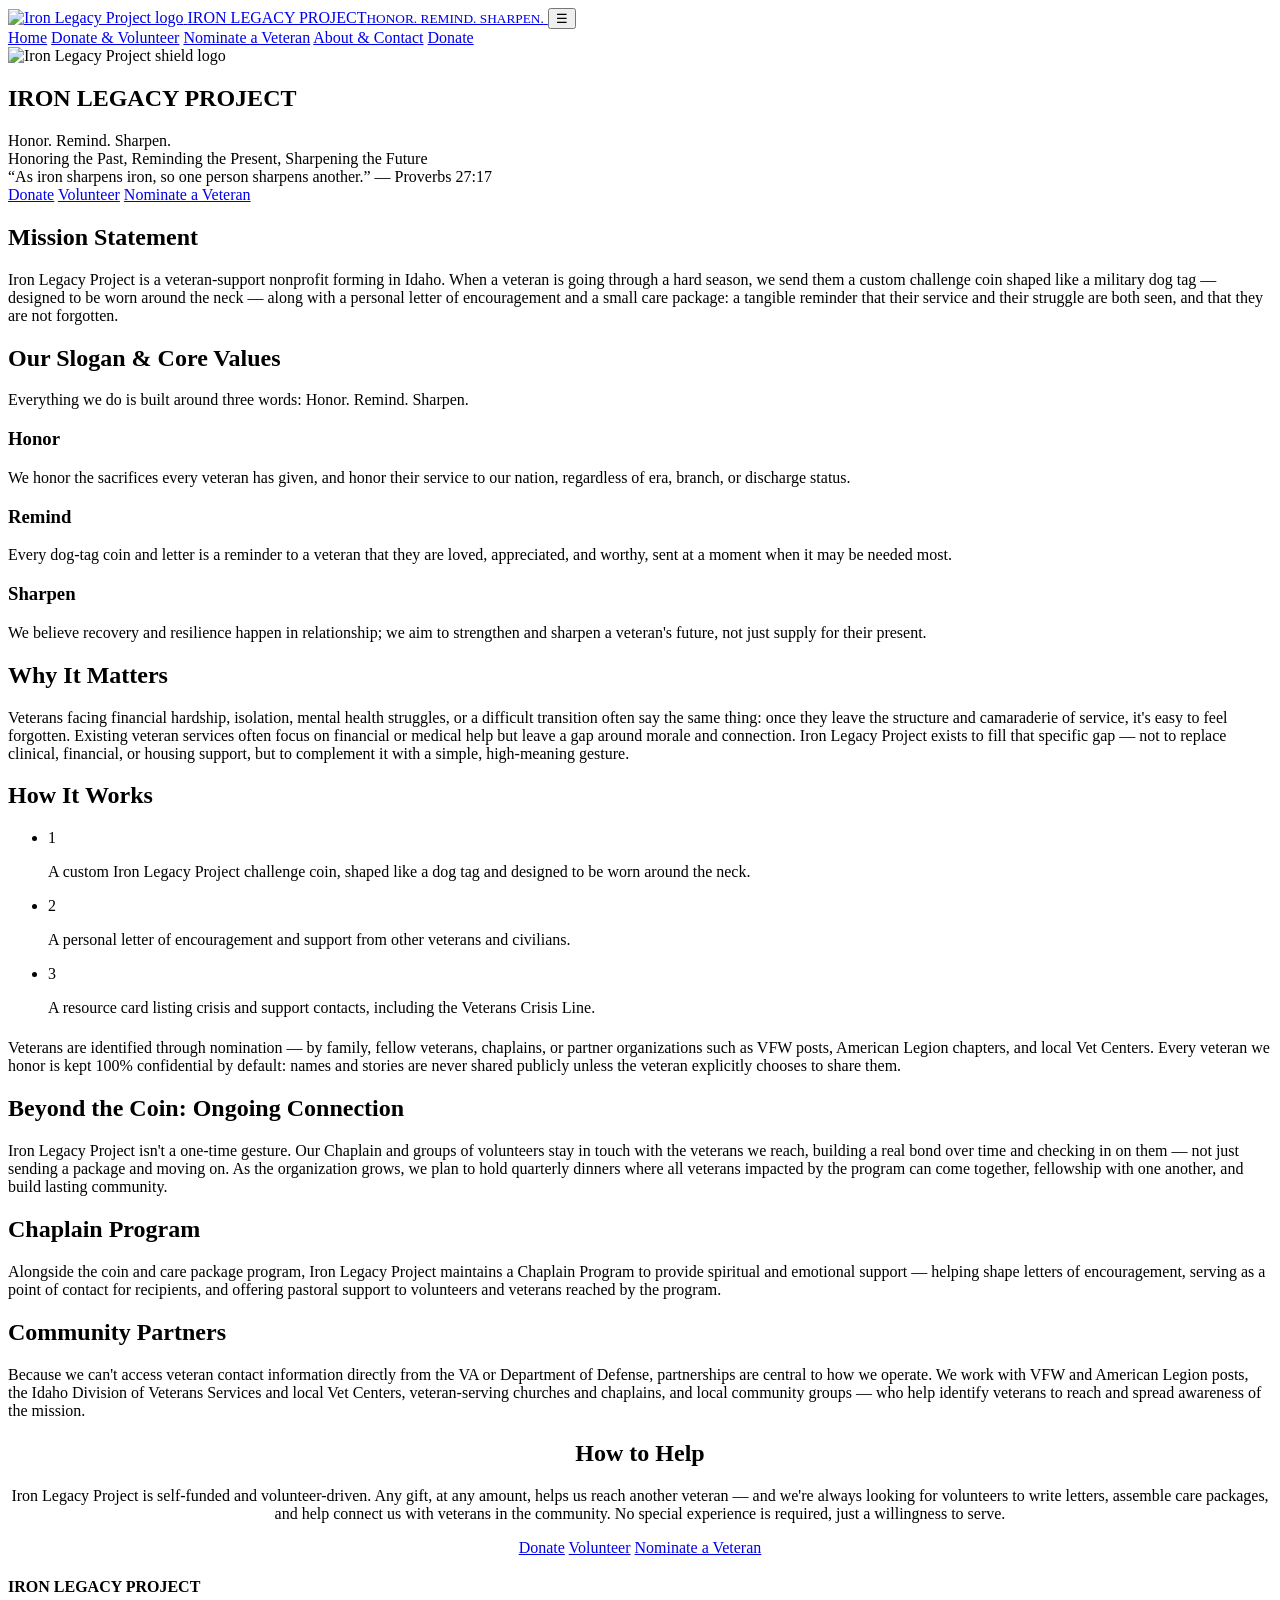
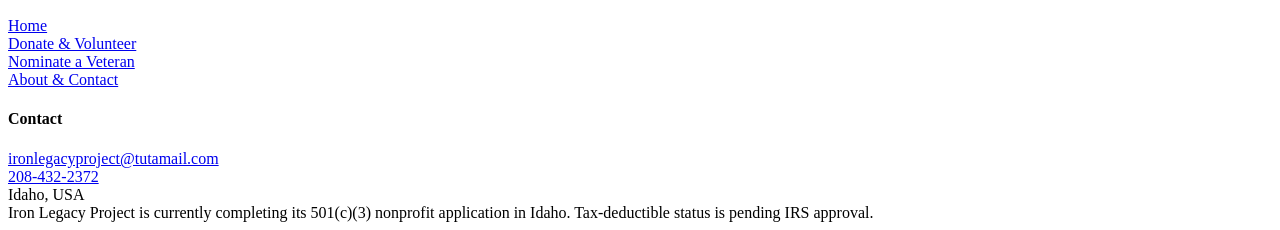
==== index.html @ a090c871 "Add files via upload" ====
<!DOCTYPE html>
<html lang="en">
<head>
<meta charset="UTF-8">
<meta name="viewport" content="width=device-width, initial-scale=1.0">
<title>Iron Legacy Project | Honor. Remind. Sharpen.</title>
<meta name="description" content="Iron Legacy Project is a veteran-support nonprofit forming in Idaho. We send veterans facing hard seasons a dog-tag challenge coin, a personal letter of encouragement, and a care package.">
<link rel="icon" href="assets/logo-dots.png" type="image/png">
<link rel="stylesheet" href="css/styles.css">
</head>
<body>

<header class="site-header">
  <div class="nav-wrap">
    <a class="brand" href="index.html">
      <img src="assets/logo-dots.png" alt="Iron Legacy Project logo">
      <span class="brand-text">IRON LEGACY PROJECT<small>HONOR. REMIND. SHARPEN.</small></span>
    </a>
    <button class="nav-toggle" aria-label="Toggle menu">&#9776;</button>
    <nav class="main-nav">
      <a href="index.html">Home</a>
      <a href="donate.html">Donate &amp; Volunteer</a>
      <a href="nominate.html">Nominate a Veteran</a>
      <a href="about.html">About &amp; Contact</a>
      <a href="donate.html#donate" class="nav-cta">Donate</a>
    </nav>
  </div>
</header>

<section class="hero">
  <img class="hero-logo" src="assets/logo-dots.png" alt="Iron Legacy Project shield logo">
  <h1>IRON LEGACY PROJECT</h1>
  <div class="slogan">Honor. Remind. Sharpen.</div>
  <div class="tagline">Honoring the Past, Reminding the Present, Sharpening the Future</div>
  <div class="verse">&ldquo;As iron sharpens iron, so one person sharpens another.&rdquo; &mdash; Proverbs 27:17</div>
  <div class="hero-ctas">
    <a class="btn btn-primary" href="donate.html#donate">Donate</a>
    <a class="btn btn-outline" href="donate.html#volunteer">Volunteer</a>
    <a class="btn btn-outline" href="nominate.html">Nominate a Veteran</a>
  </div>
</section>

<section>
  <div class="container">
    <h2 class="section-title">Mission Statement</h2>
    <p class="section-intro">
      Iron Legacy Project is a veteran-support nonprofit forming in Idaho. When a veteran is going
      through a hard season, we send them a custom challenge coin shaped like a military dog tag &mdash;
      designed to be worn around the neck &mdash; along with a personal letter of encouragement and a small
      care package: a tangible reminder that their service and their struggle are both seen, and that
      they are not forgotten.
    </p>
  </div>
</section>

<section class="alt">
  <div class="container">
    <h2 class="section-title">Our Slogan &amp; Core Values</h2>
    <p class="section-intro">Everything we do is built around three words: Honor. Remind. Sharpen.</p>
    <div class="values-grid">
      <div class="value-card">
        <h3>Honor</h3>
        <p>We honor the sacrifices every veteran has given, and honor their service to our nation,
          regardless of era, branch, or discharge status.</p>
      </div>
      <div class="value-card">
        <h3>Remind</h3>
        <p>Every dog-tag coin and letter is a reminder to a veteran that they are loved, appreciated,
          and worthy, sent at a moment when it may be needed most.</p>
      </div>
      <div class="value-card">
        <h3>Sharpen</h3>
        <p>We believe recovery and resilience happen in relationship; we aim to strengthen and sharpen
          a veteran's future, not just supply for their present.</p>
      </div>
    </div>
  </div>
</section>

<section>
  <div class="container">
    <h2 class="section-title">Why It Matters</h2>
    <p class="section-intro">
      Veterans facing financial hardship, isolation, mental health struggles, or a difficult transition
      often say the same thing: once they leave the structure and camaraderie of service, it's easy to
      feel forgotten. Existing veteran services often focus on financial or medical help but leave a gap
      around morale and connection. Iron Legacy Project exists to fill that specific gap &mdash; not to
      replace clinical, financial, or housing support, but to complement it with a simple, high-meaning
      gesture.
    </p>
  </div>
</section>

<section class="alt">
  <div class="container">
    <h2 class="section-title">How It Works</h2>
    <ul class="steps">
      <li>
        <div class="step-num">1</div>
        <p>A custom Iron Legacy Project challenge coin, shaped like a dog tag and designed to be worn
          around the neck.</p>
      </li>
      <li>
        <div class="step-num">2</div>
        <p>A personal letter of encouragement and support from other veterans and civilians.</p>
      </li>
      <li>
        <div class="step-num">3</div>
        <p>A resource card listing crisis and support contacts, including the Veterans Crisis Line.</p>
      </li>
    </ul>
    <p class="section-intro" style="margin-top:22px;">
      Veterans are identified through nomination &mdash; by family, fellow veterans, chaplains, or partner
      organizations such as VFW posts, American Legion chapters, and local Vet Centers. Every veteran we
      honor is kept 100% confidential by default: names and stories are never shared publicly unless the
      veteran explicitly chooses to share them.
    </p>
  </div>
</section>

<section>
  <div class="container">
    <h2 class="section-title">Beyond the Coin: Ongoing Connection</h2>
    <p class="section-intro">
      Iron Legacy Project isn't a one-time gesture. Our Chaplain and groups of volunteers stay in touch
      with the veterans we reach, building a real bond over time and checking in on them &mdash; not just
      sending a package and moving on. As the organization grows, we plan to hold quarterly dinners where
      all veterans impacted by the program can come together, fellowship with one another, and build
      lasting community.
    </p>
  </div>
</section>

<section class="alt">
  <div class="container">
    <h2 class="section-title">Chaplain Program</h2>
    <p class="section-intro">
      Alongside the coin and care package program, Iron Legacy Project maintains a Chaplain Program to
      provide spiritual and emotional support &mdash; helping shape letters of encouragement, serving as a
      point of contact for recipients, and offering pastoral support to volunteers and veterans reached
      by the program.
    </p>
  </div>
</section>

<section>
  <div class="container">
    <h2 class="section-title">Community Partners</h2>
    <p class="section-intro">
      Because we can't access veteran contact information directly from the VA or Department of Defense,
      partnerships are central to how we operate. We work with VFW and American Legion posts, the Idaho
      Division of Veterans Services and local Vet Centers, veteran-serving churches and chaplains, and
      local community groups &mdash; who help identify veterans to reach and spread awareness of the
      mission.
    </p>
  </div>
</section>

<section class="alt">
  <div class="container" style="text-align:center;">
    <h2 class="section-title">How to Help</h2>
    <p class="section-intro" style="margin-left:auto;margin-right:auto;">
      Iron Legacy Project is self-funded and volunteer-driven. Any gift, at any amount, helps us reach
      another veteran &mdash; and we're always looking for volunteers to write letters, assemble care
      packages, and help connect us with veterans in the community. No special experience is required,
      just a willingness to serve.
    </p>
    <div class="hero-ctas" style="margin-top:10px;">
      <a class="btn btn-primary" href="donate.html#donate">Donate</a>
      <a class="btn btn-dark" href="donate.html#volunteer">Volunteer</a>
      <a class="btn btn-dark" href="nominate.html">Nominate a Veteran</a>
    </div>
  </div>
</section>

<footer class="site-footer">
  <div class="container footer-inner">
    <div>
      <h4>IRON LEGACY PROJECT</h4>
      <a href="index.html">Home</a><br>
      <a href="donate.html">Donate &amp; Volunteer</a><br>
      <a href="nominate.html">Nominate a Veteran</a><br>
      <a href="about.html">About &amp; Contact</a>
    </div>
    <div>
      <h4>Contact</h4>
      <a href="mailto:ironlegacyproject@tutamail.com">ironlegacyproject@tutamail.com</a><br>
      <a href="tel:2084322372">208-432-2372</a><br>
      Idaho, USA
    </div>
  </div>
  <div class="container disclaimer">
    Iron Legacy Project is currently completing its 501(c)(3) nonprofit application in Idaho. Tax-deductible status is pending IRS approval.
  </div>
</footer>

<script src="js/main.js"></script>
</body>
</html>
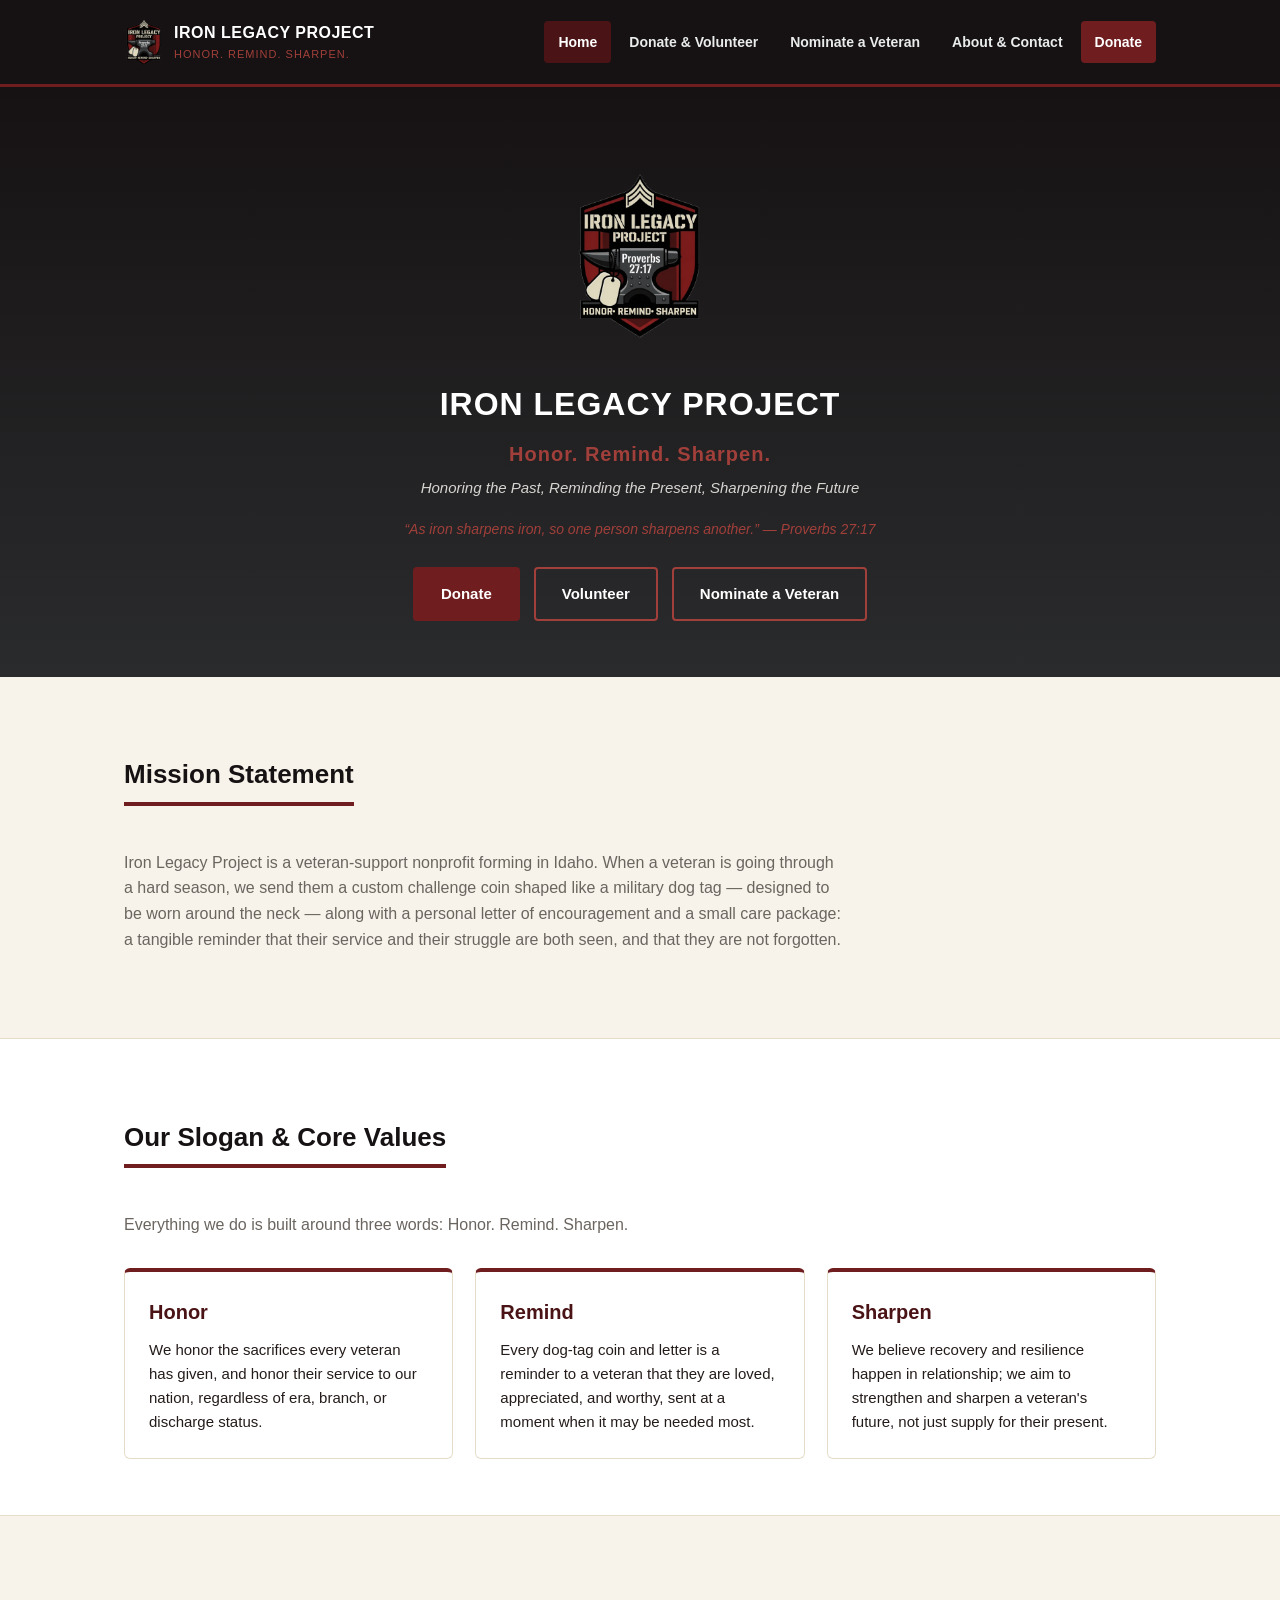
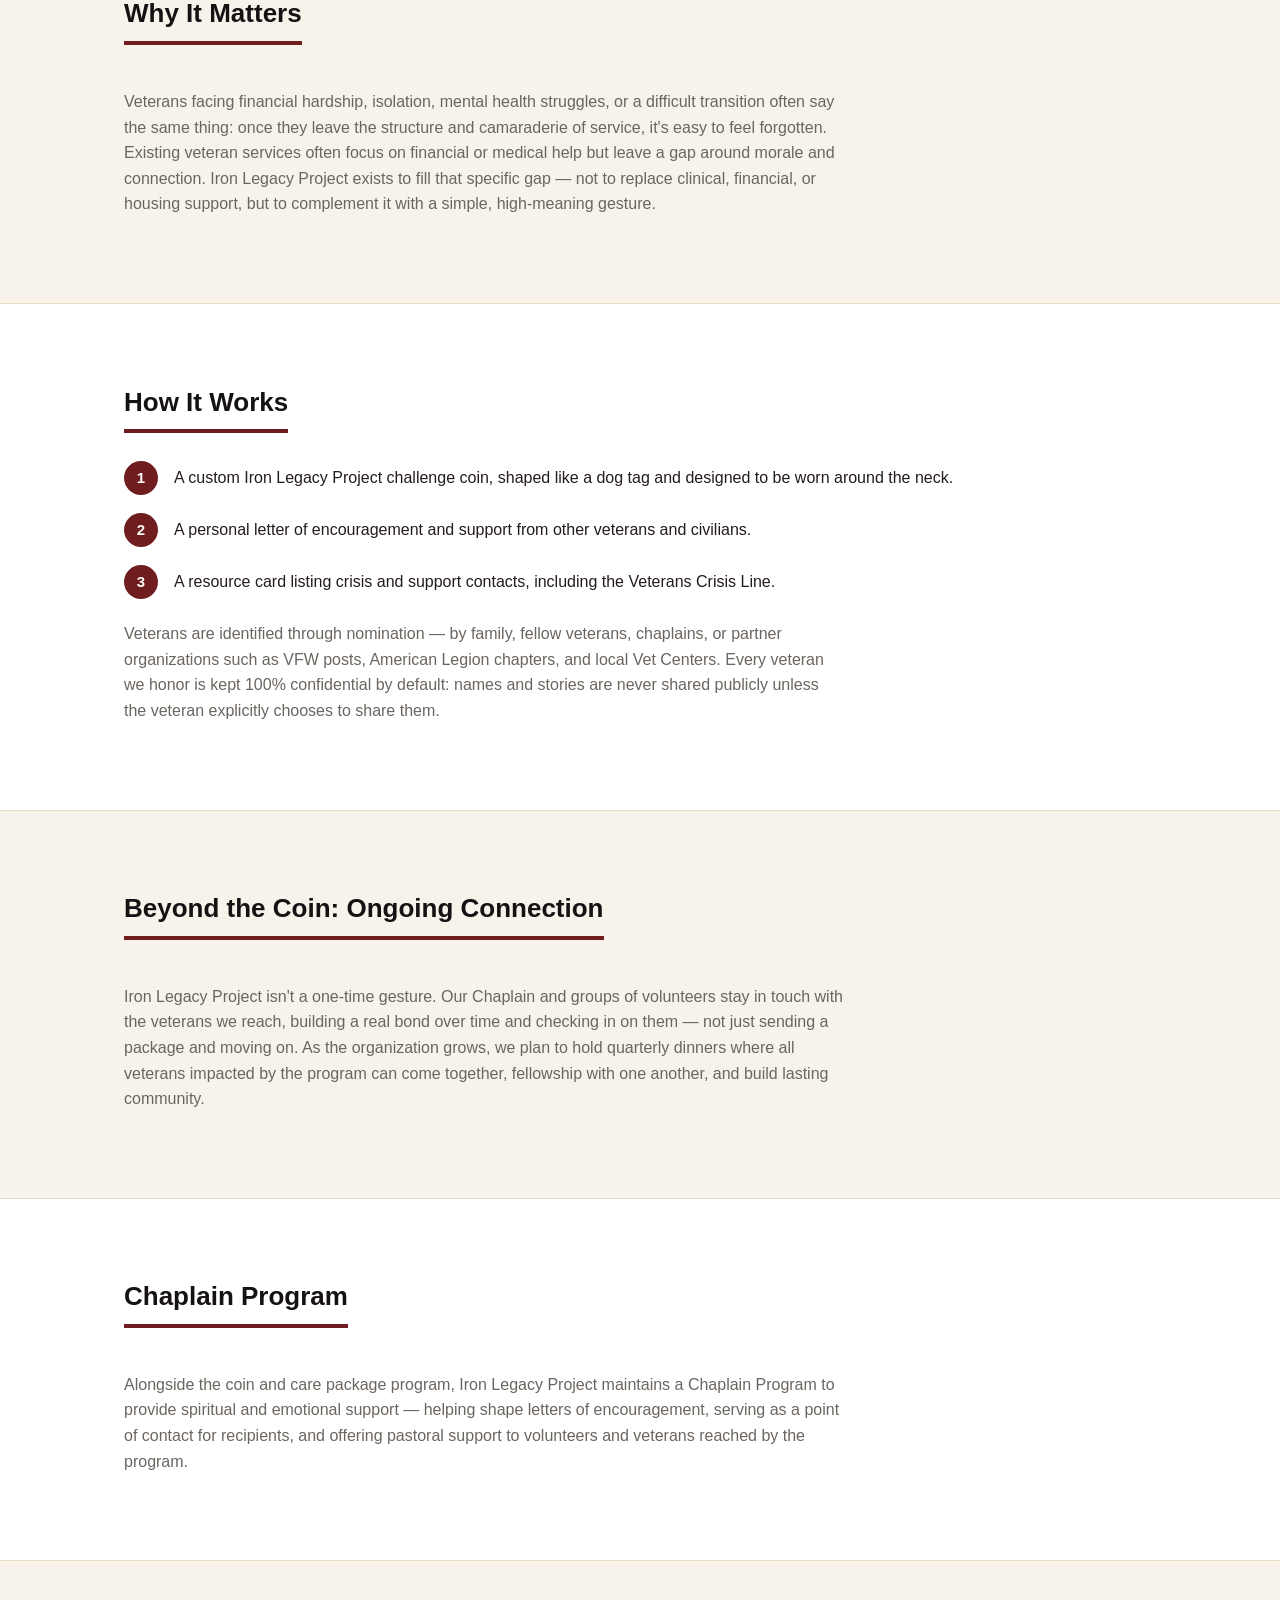
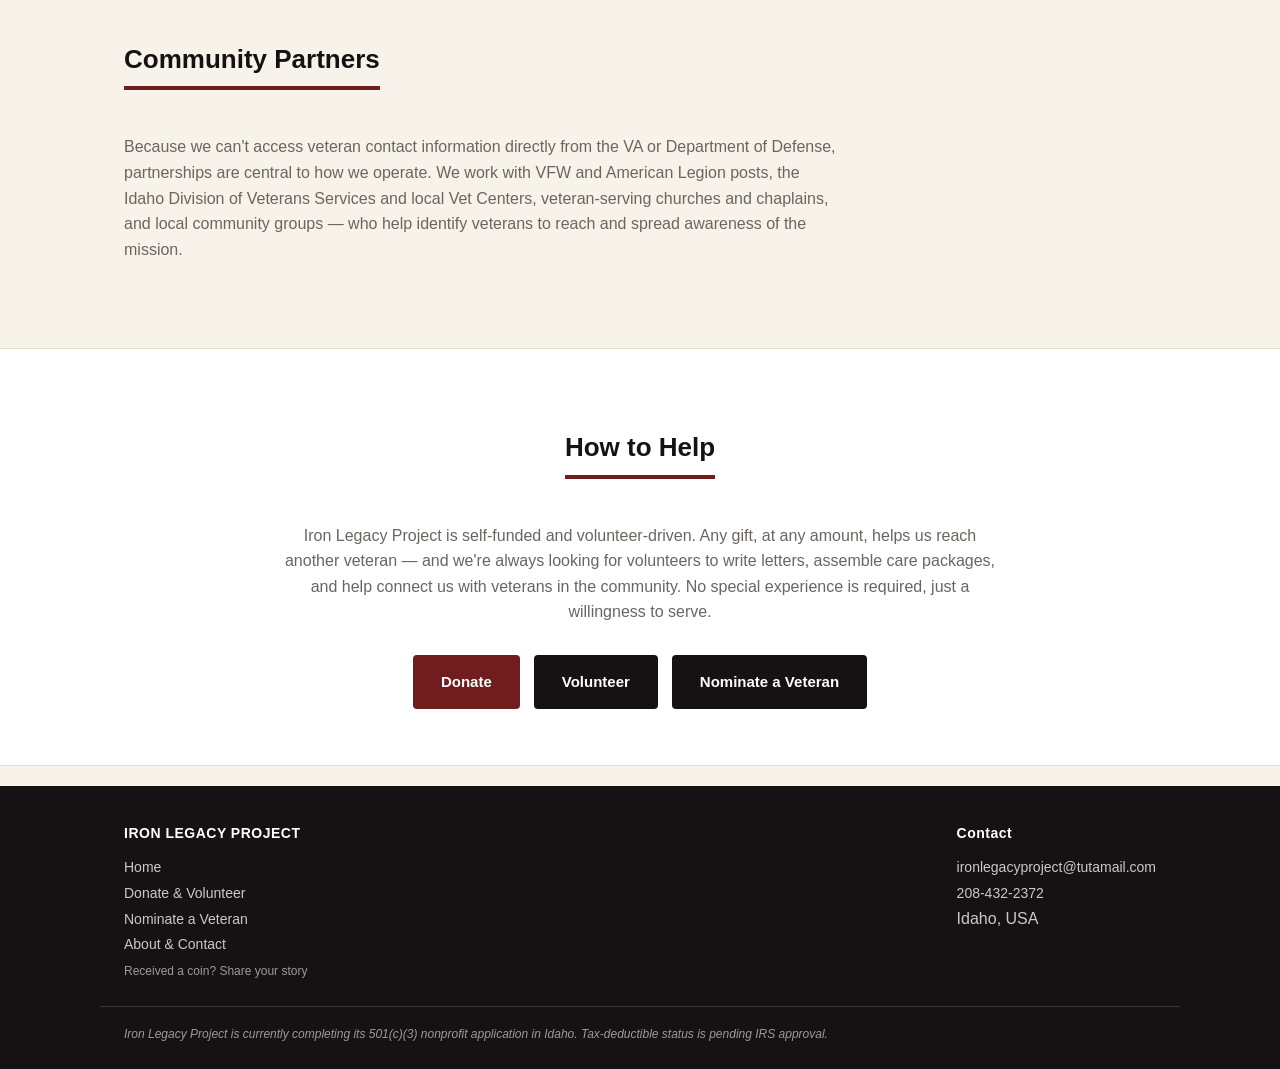
==== commit 1f517a6e: "Add files via upload" ====
--- a/index.html
+++ b/index.html
@@ -180,7 +180,8 @@
       <a href="index.html">Home</a><br>
       <a href="donate.html">Donate &amp; Volunteer</a><br>
       <a href="nominate.html">Nominate a Veteran</a><br>
-      <a href="about.html">About &amp; Contact</a>
+      <a href="about.html">About &amp; Contact</a><br>
+      <a href="share.html" style="font-size:12px;color:#9a9a9d;">Received a coin? Share your story</a>
     </div>
     <div>
       <h4>Contact</h4>
--- a/css/styles.css
+++ b/css/styles.css
@@ -0,0 +1,361 @@
+:root{
+  --dark:#161213;
+  --iron:#3a3f44;
+  --iron-light:#5b6268;
+  --rust-dark:#4a1315;
+  --rust:#6f1d1f;
+  --rust-light:#a13f3a;
+  --spark:#ddd7bd;
+  --bg:#f7f3ea;
+  --card:#ffffff;
+  --border:#e6ddc7;
+  --text:#241c1a;
+  --muted:#6b6560;
+  --maxw:1080px;
+}
+
+*{box-sizing:border-box;}
+html{scroll-behavior:smooth;}
+body{
+  margin:0;
+  font-family:Arial, Helvetica, sans-serif;
+  color:var(--text);
+  background:var(--bg);
+  line-height:1.6;
+}
+a{color:var(--rust-dark);}
+img{max-width:100%;display:block;}
+
+.container{max-width:var(--maxw);margin:0 auto;padding:0 24px;}
+
+/* Header */
+header.site-header{
+  background:var(--dark);
+  color:#fff;
+  position:sticky;
+  top:0;
+  z-index:50;
+  border-bottom:3px solid var(--rust);
+}
+.nav-wrap{
+  display:flex;
+  align-items:center;
+  justify-content:space-between;
+  max-width:var(--maxw);
+  margin:0 auto;
+  padding:12px 24px;
+  position:relative;
+}
+.brand{
+  display:flex;
+  align-items:center;
+  gap:10px;
+  text-decoration:none;
+  color:#fff;
+}
+.brand img{width:auto;height:60px;}
+.brand-text{
+  font-weight:800;
+  letter-spacing:0.5px;
+  font-size:16px;
+  color:#fff;
+}
+.brand-text small{
+  display:block;
+  font-weight:400;
+  font-size:11px;
+  color:var(--rust-light);
+  letter-spacing:1px;
+}
+nav.main-nav{display:flex;gap:4px;align-items:center;}
+nav.main-nav a{
+  color:#e9ebec;
+  text-decoration:none;
+  font-size:14px;
+  font-weight:600;
+  padding:10px 14px;
+  border-radius:4px;
+}
+nav.main-nav a:hover,nav.main-nav a.active{
+  background:var(--rust-dark);
+  color:#fff;
+}
+.nav-cta{
+  background:var(--rust)!important;
+  color:#fff!important;
+}
+.nav-toggle{
+  display:none;
+  background:none;
+  border:none;
+  color:#fff;
+  font-size:24px;
+  cursor:pointer;
+}
+
+@media (max-width:760px){
+  nav.main-nav{
+    display:none;
+    position:absolute;
+    top:100%;
+    left:0;
+    right:0;
+    background:var(--dark);
+    flex-direction:column;
+    padding:8px;
+    border-top:1px solid var(--rust-dark);
+  }
+  nav.main-nav.open{display:flex;}
+  .nav-toggle{display:block;}
+}
+
+/* Hero */
+.hero{
+  background:linear-gradient(180deg, var(--dark) 0%, #2a2b2d 100%);
+  color:#fff;
+  text-align:center;
+  padding:64px 24px 56px;
+}
+.hero img.hero-logo{width:auto;height:210px;margin:0 auto 18px;}
+.hero h1{
+  font-size:32px;
+  margin:0 0 8px;
+  letter-spacing:1px;
+}
+.hero .slogan{
+  color:var(--rust-light);
+  font-weight:800;
+  font-size:20px;
+  margin:6px 0;
+  letter-spacing:1px;
+}
+.hero .tagline{
+  font-style:italic;
+  color:#d7d5d1;
+  margin:6px 0 18px;
+  font-size:15px;
+}
+.hero .verse{
+  font-style:italic;
+  color:var(--rust-light);
+  font-size:14px;
+  max-width:520px;
+  margin:0 auto;
+}
+.hero-ctas{
+  margin-top:26px;
+  display:flex;
+  gap:14px;
+  justify-content:center;
+  flex-wrap:wrap;
+}
+
+/* Buttons */
+.btn{
+  display:inline-block;
+  padding:13px 26px;
+  border-radius:4px;
+  font-weight:700;
+  font-size:15px;
+  text-decoration:none;
+  border:2px solid transparent;
+  cursor:pointer;
+}
+.btn-primary{background:var(--rust);color:#fff;}
+.btn-primary:hover{background:var(--rust-dark);}
+.btn-outline{background:transparent;color:#fff;border-color:var(--rust-light);}
+.btn-outline:hover{background:rgba(255,255,255,0.08);}
+.btn-dark{background:var(--dark);color:#fff;}
+.btn-dark:hover{background:#000;}
+.btn-block{width:100%;text-align:center;}
+
+/* Sections */
+section{padding:56px 0;}
+section.alt{background:var(--card);border-top:1px solid var(--border);border-bottom:1px solid var(--border);}
+h2.section-title{
+  font-size:26px;
+  color:var(--dark);
+  border-bottom:4px solid var(--rust);
+  display:inline-block;
+  padding-bottom:6px;
+  margin-bottom:28px;
+}
+.section-intro{
+  color:var(--muted);
+  max-width:720px;
+  margin-bottom:30px;
+}
+
+/* Values grid */
+.values-grid{
+  display:grid;
+  grid-template-columns:repeat(3,1fr);
+  gap:22px;
+}
+@media (max-width:760px){.values-grid{grid-template-columns:1fr;}}
+.value-card{
+  background:var(--card);
+  border:1px solid var(--border);
+  border-top:4px solid var(--rust);
+  border-radius:6px;
+  padding:24px;
+}
+.value-card h3{
+  margin:0 0 10px;
+  color:var(--rust-dark);
+  font-size:20px;
+}
+.value-card p{margin:0;color:var(--text);font-size:15px;}
+
+/* Programs / how it works */
+.steps{list-style:none;margin:0;padding:0;}
+.steps li{
+  display:flex;
+  gap:16px;
+  margin-bottom:18px;
+  align-items:flex-start;
+}
+.step-num{
+  flex:0 0 auto;
+  width:34px;
+  height:34px;
+  border-radius:50%;
+  background:var(--rust);
+  color:#fff;
+  display:flex;
+  align-items:center;
+  justify-content:center;
+  font-weight:800;
+  font-size:15px;
+}
+.steps p{margin:4px 0 0;}
+
+/* Cards / CTA blocks */
+.cta-grid{
+  display:grid;
+  grid-template-columns:1fr 1fr;
+  gap:24px;
+}
+@media (max-width:760px){.cta-grid{grid-template-columns:1fr;}}
+.cta-card{
+  background:var(--card);
+  border:1px solid var(--border);
+  border-radius:8px;
+  padding:32px;
+  text-align:center;
+}
+.cta-card h3{color:var(--dark);font-size:22px;margin-top:0;}
+.cta-card p{color:var(--muted);}
+
+/* Forms */
+form.stack{max-width:640px;}
+.form-row{margin-bottom:18px;}
+.form-row label{
+  display:block;
+  font-weight:700;
+  font-size:14px;
+  margin-bottom:6px;
+  color:var(--dark);
+}
+.form-row .hint{
+  font-weight:400;
+  color:var(--muted);
+  font-size:12px;
+}
+.form-row input,.form-row textarea,.form-row select{
+  width:100%;
+  padding:11px 12px;
+  border:1px solid #cfc7ba;
+  border-radius:4px;
+  font-family:inherit;
+  font-size:14px;
+  background:#fff;
+}
+.form-row textarea{resize:vertical;min-height:110px;}
+.consent-row .consent-label{
+  display:flex;
+  align-items:flex-start;
+  gap:10px;
+  font-weight:400;
+  cursor:pointer;
+}
+.consent-row input[type="checkbox"]{
+  width:auto;
+  margin-top:3px;
+  flex:0 0 auto;
+  cursor:pointer;
+}
+.consent-row span{font-size:14px;color:var(--text);}
+.form-note{
+  background:#fbf3e8;
+  border:1px solid #eadcc4;
+  border-left:4px solid var(--rust);
+  padding:14px 16px;
+  border-radius:4px;
+  font-size:14px;
+  color:#5a4a33;
+  margin-bottom:26px;
+}
+#form-status{
+  margin-top:14px;
+  font-weight:700;
+  font-size:14px;
+}
+#form-status.ok{color:#2e7d32;}
+#form-status.err{color:#b3261e;}
+
+/* Founder / about */
+.founder-wrap{
+  display:flex;
+  gap:32px;
+  align-items:flex-start;
+  flex-wrap:wrap;
+}
+.founder-photo{
+  flex:0 0 220px;
+  width:220px;
+  height:220px;
+  border-radius:8px;
+  object-fit:cover;
+  border:3px solid var(--rust);
+  background:#ddd;
+}
+.founder-text{flex:1 1 320px;}
+
+.contact-list{list-style:none;padding:0;margin:20px 0 0;}
+.contact-list li{margin-bottom:10px;font-size:15px;}
+.contact-list strong{color:var(--dark);}
+
+/* Footer */
+footer.site-footer{
+  background:var(--dark);
+  color:#c9c9cc;
+  padding:36px 0 24px;
+  margin-top:20px;
+}
+footer .footer-inner{
+  display:flex;
+  justify-content:space-between;
+  flex-wrap:wrap;
+  gap:20px;
+}
+footer h4{color:#fff;margin:0 0 10px;font-size:14px;letter-spacing:0.5px;}
+footer a{color:#c9c9cc;text-decoration:none;font-size:14px;}
+footer a:hover{color:var(--rust-light);}
+footer .disclaimer{
+  margin-top:24px;
+  padding-top:18px;
+  border-top:1px solid #38383a;
+  font-size:12px;
+  color:#9a9a9d;
+  font-style:italic;
+}
+
+.page-hero{
+  background:var(--dark);
+  color:#fff;
+  padding:44px 24px;
+  text-align:center;
+}
+.page-hero h1{margin:0 0 8px;font-size:28px;}
+.page-hero p{color:#d7d5d1;margin:0;max-width:560px;margin:0 auto;}
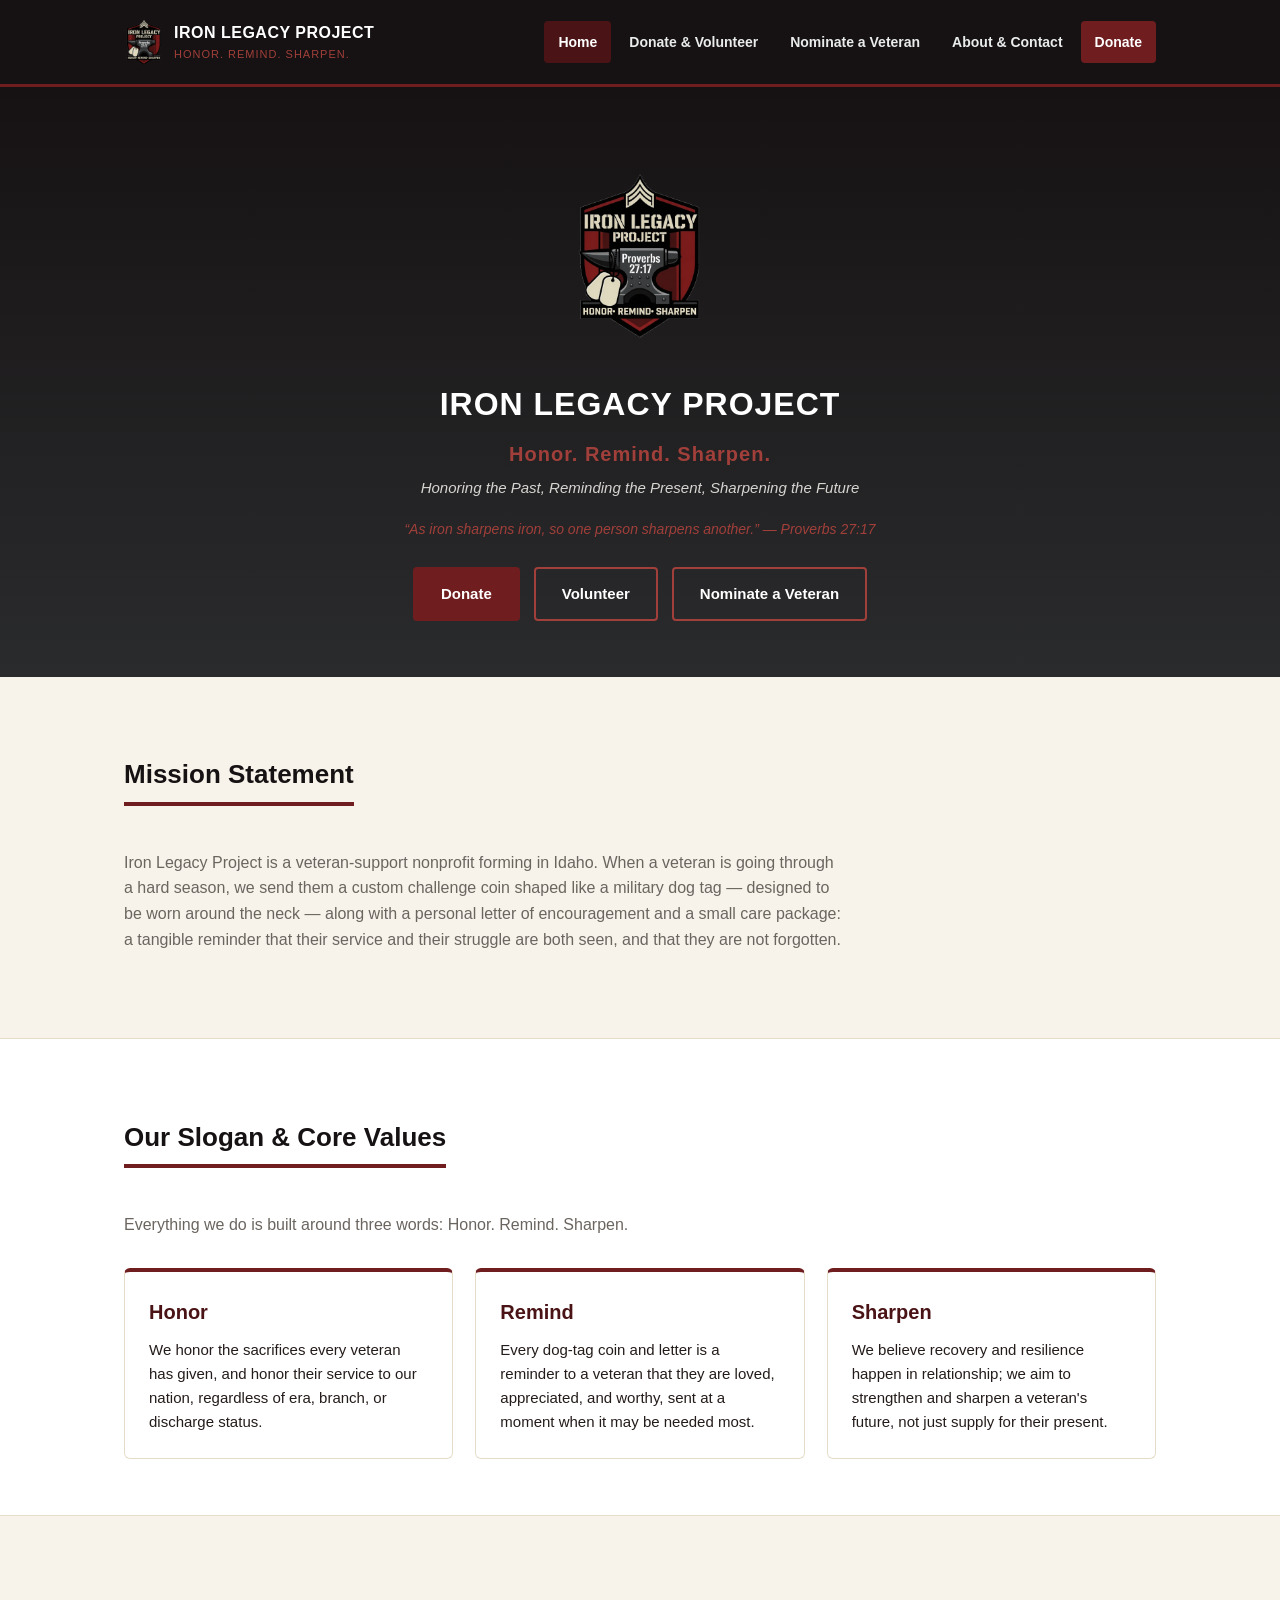
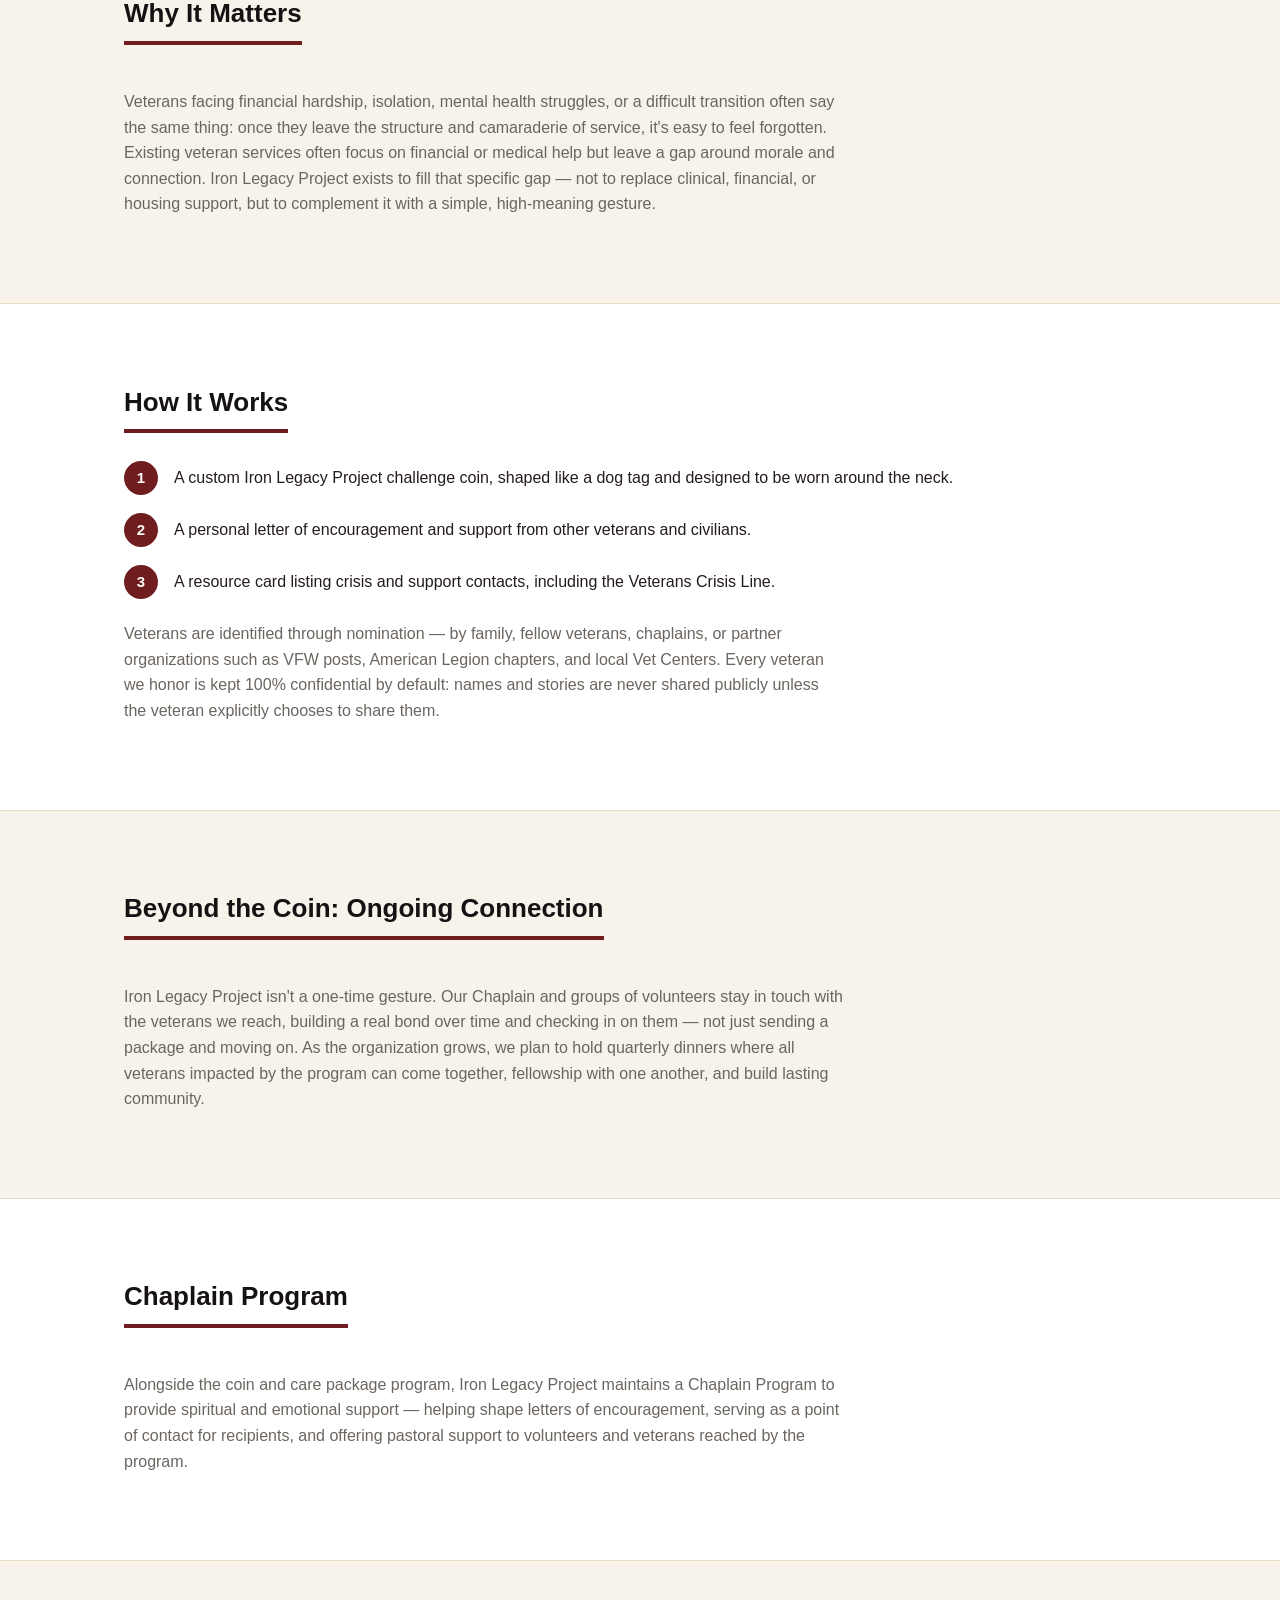
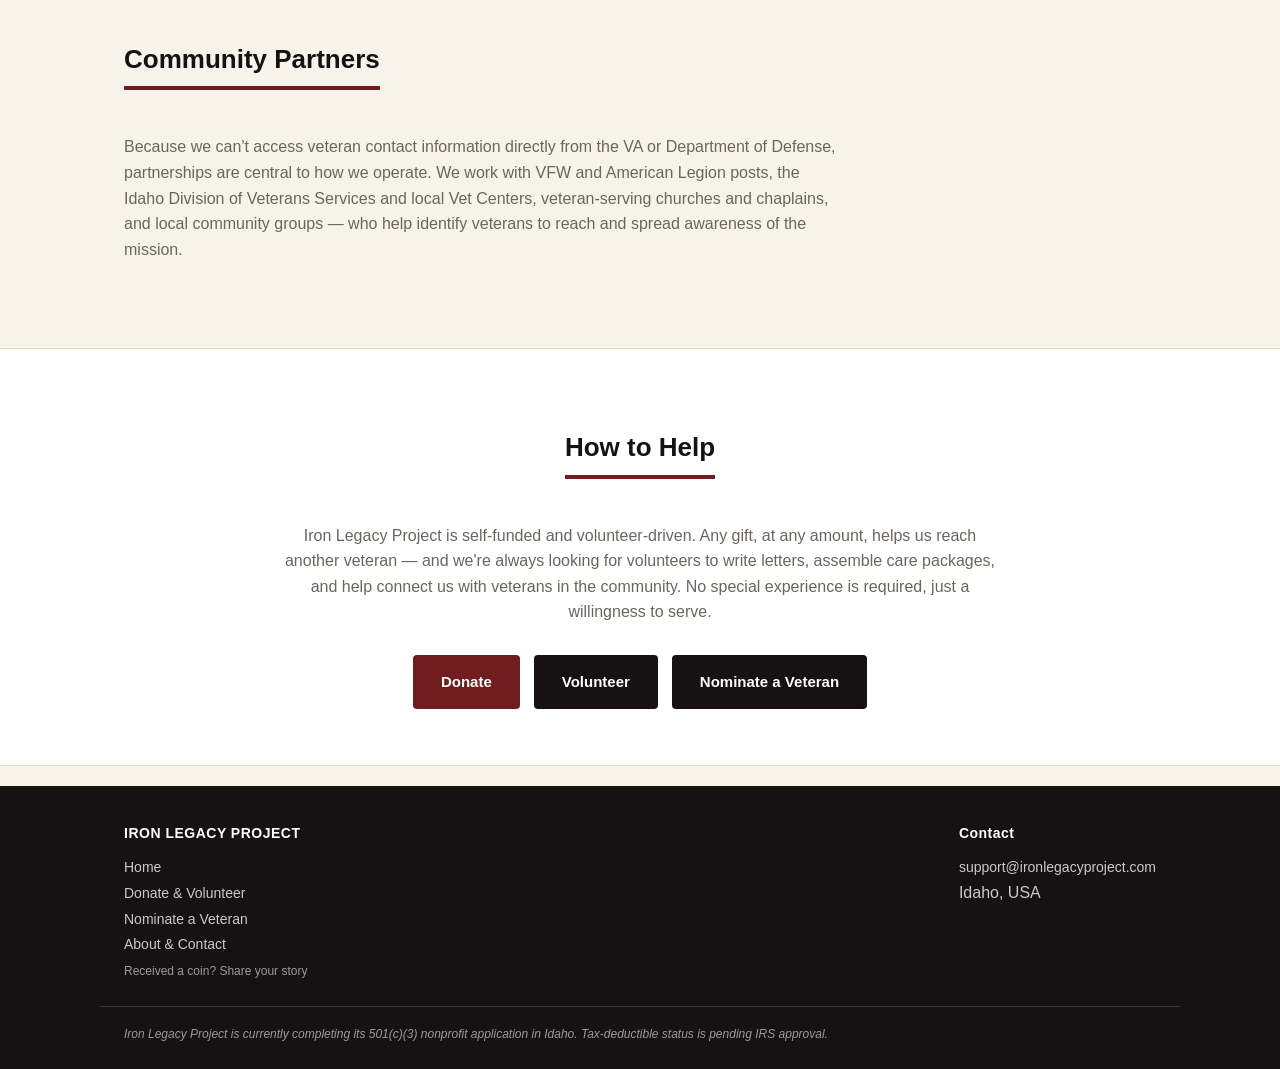
==== commit cb0c3312: "Add files via upload" ====
--- a/index.html
+++ b/index.html
@@ -185,8 +185,7 @@
     </div>
     <div>
       <h4>Contact</h4>
-      <a href="mailto:ironlegacyproject@tutamail.com">ironlegacyproject@tutamail.com</a><br>
-      <a href="tel:2084322372">208-432-2372</a><br>
+      <a href="mailto:support@ironlegacyproject.com">support@ironlegacyproject.com</a><br>
       Idaho, USA
     </div>
   </div>
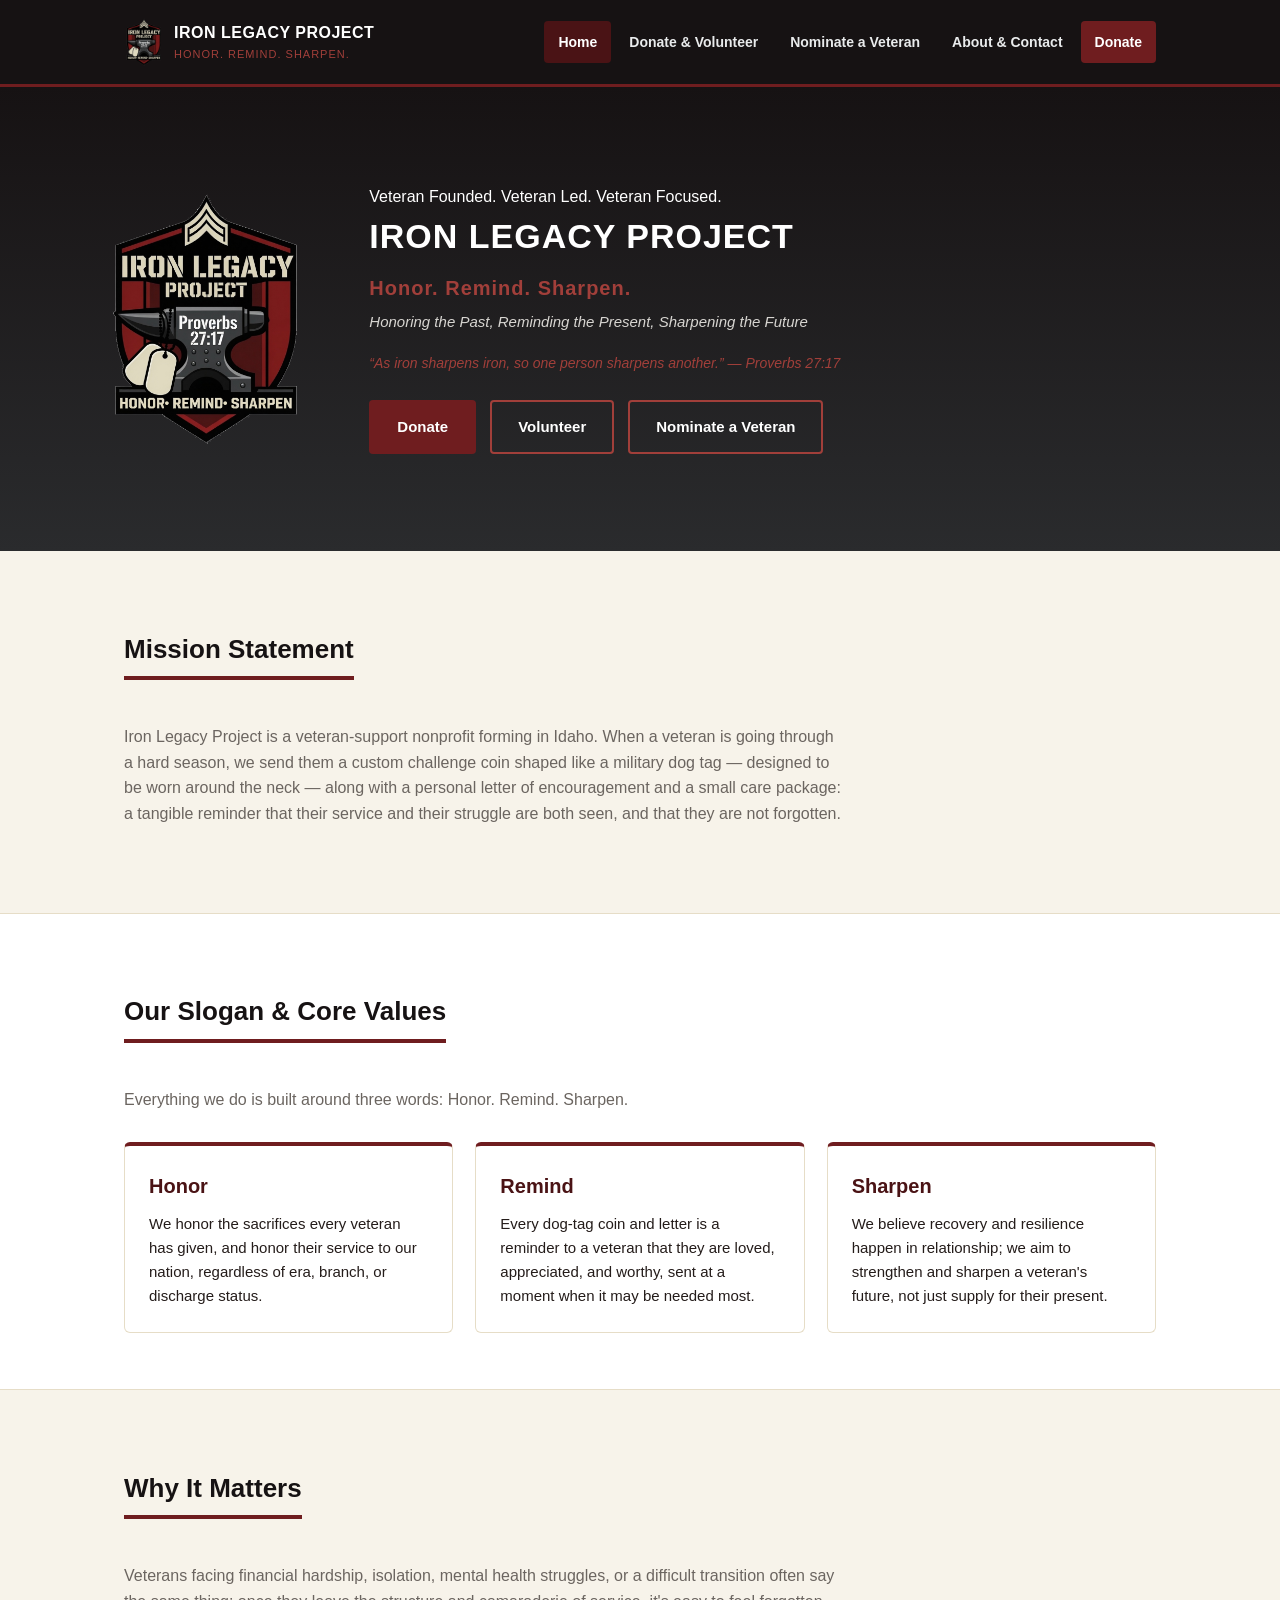
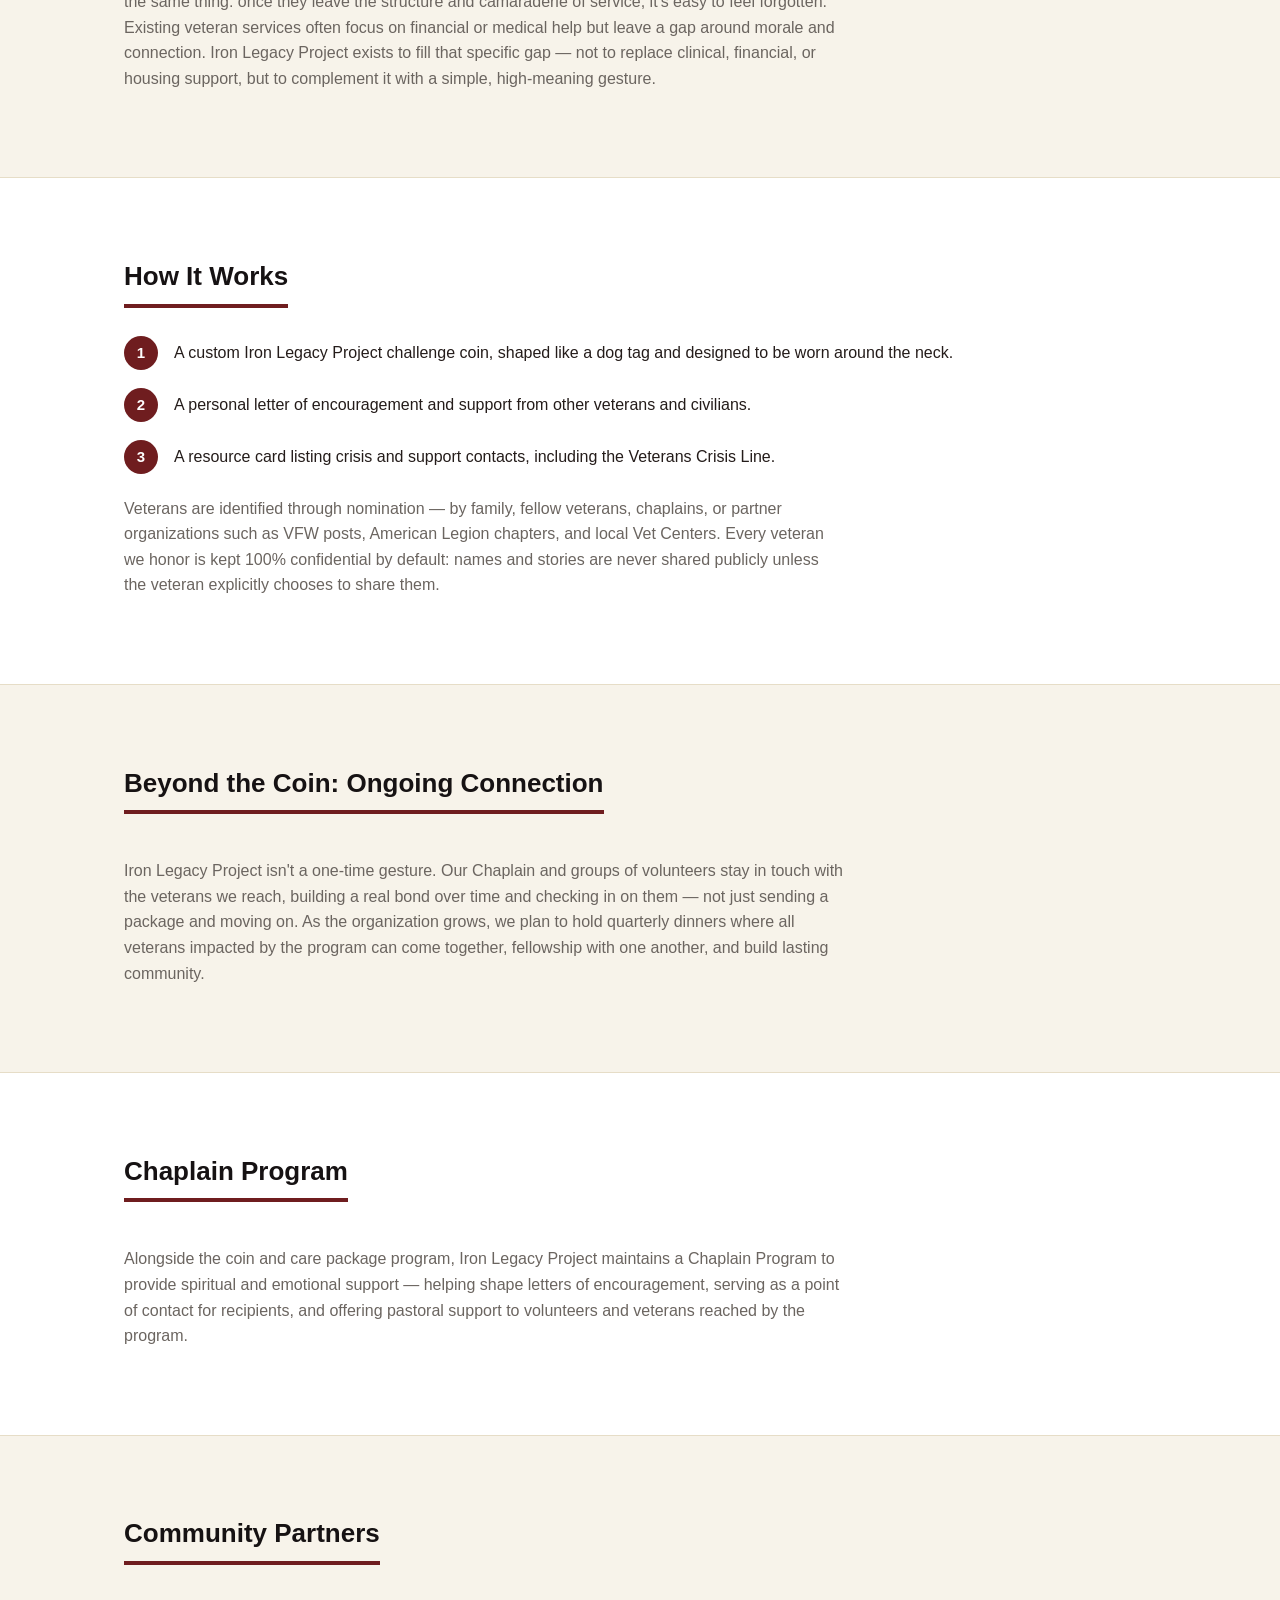
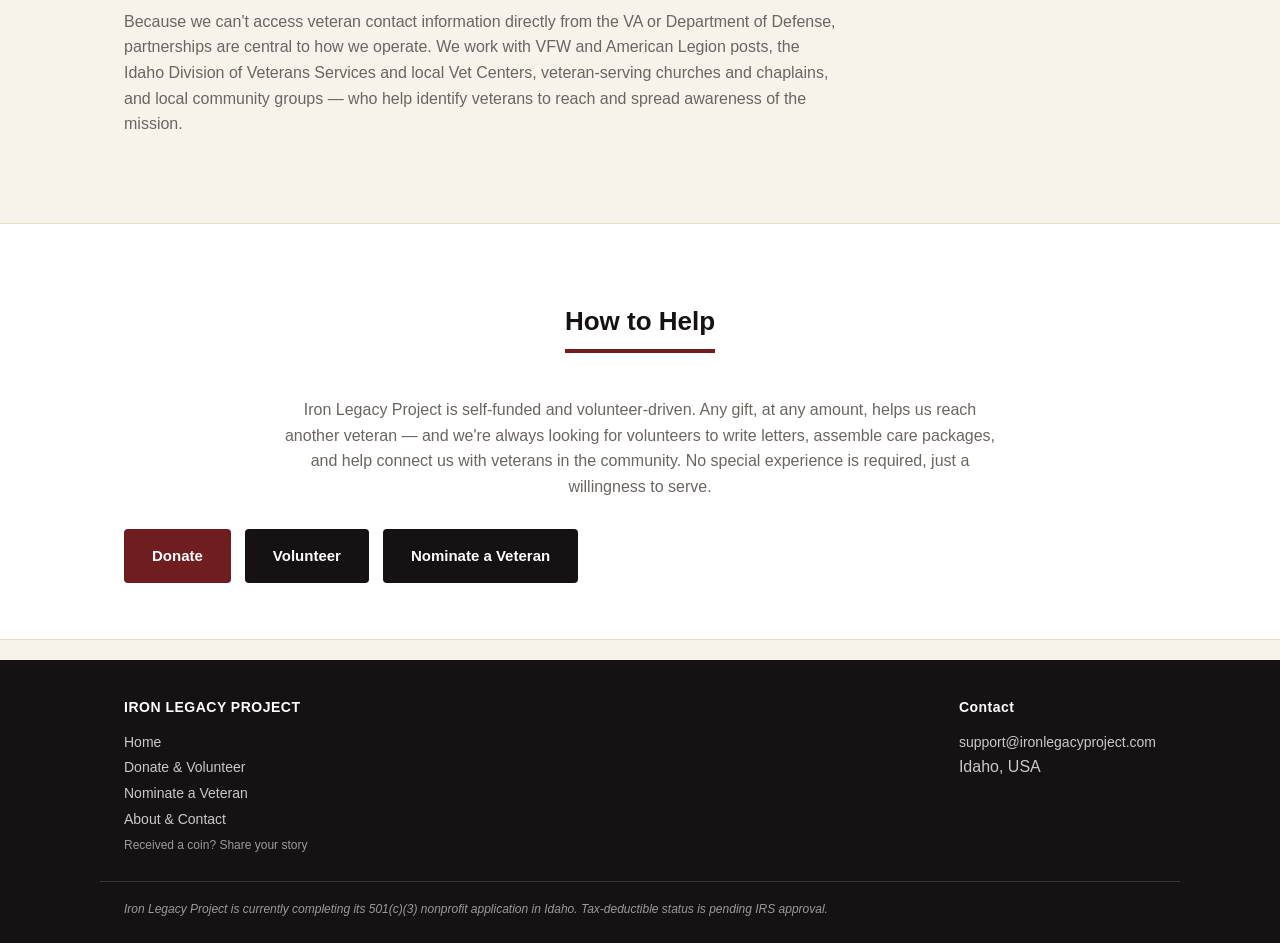
==== commit a5eb7f2e: "Add files via upload" ====
--- a/index.html
+++ b/index.html
@@ -28,15 +28,20 @@
 </header>
 
 <section class="hero">
-  <img class="hero-logo" src="assets/logo-dots.png" alt="Iron Legacy Project shield logo">
-  <h1>IRON LEGACY PROJECT</h1>
-  <div class="slogan">Honor. Remind. Sharpen.</div>
-  <div class="tagline">Honoring the Past, Reminding the Present, Sharpening the Future</div>
-  <div class="verse">&ldquo;As iron sharpens iron, so one person sharpens another.&rdquo; &mdash; Proverbs 27:17</div>
-  <div class="hero-ctas">
-    <a class="btn btn-primary" href="donate.html#donate">Donate</a>
-    <a class="btn btn-outline" href="donate.html#volunteer">Volunteer</a>
-    <a class="btn btn-outline" href="nominate.html">Nominate a Veteran</a>
+  <div class="hero-inner">
+    <img class="hero-logo" src="assets/logo-dots.png" alt="Iron Legacy Project shield logo">
+    <div class="hero-text">
+      <div class="hero-badge">Veteran Founded. Veteran Led. Veteran Focused.</div>
+      <h1>IRON LEGACY PROJECT</h1>
+      <div class="slogan">Honor. Remind. Sharpen.</div>
+      <div class="tagline">Honoring the Past, Reminding the Present, Sharpening the Future</div>
+      <div class="verse">&ldquo;As iron sharpens iron, so one person sharpens another.&rdquo; &mdash; Proverbs 27:17</div>
+      <div class="hero-ctas">
+        <a class="btn btn-primary" href="donate.html#donate">Donate</a>
+        <a class="btn btn-outline" href="donate.html#volunteer">Volunteer</a>
+        <a class="btn btn-outline" href="nominate.html">Nominate a Veteran</a>
+      </div>
+    </div>
   </div>
 </section>
 
@@ -194,6 +199,6 @@
   </div>
 </footer>
 
-<script src="js/main.js"></script>
+<script src="js/main.js?v=2"></script>
 </body>
 </html>
--- a/css/styles.css
+++ b/css/styles.css
@@ -113,12 +113,19 @@
 .hero{
   background:linear-gradient(180deg, var(--dark) 0%, #2a2b2d 100%);
   color:#fff;
-  text-align:center;
-  padding:64px 24px 56px;
-}
-.hero img.hero-logo{width:auto;height:210px;margin:0 auto 18px;}
+  padding:72px 24px;
+}
+.hero-inner{
+  max-width:var(--maxw);
+  margin:0 auto;
+  display:flex;
+  align-items:center;
+  gap:56px;
+}
+.hero img.hero-logo{width:auto;height:320px;flex:0 0 auto;margin:0;}
+.hero-text{flex:1 1 auto;text-align:left;}
 .hero h1{
-  font-size:32px;
+  font-size:34px;
   margin:0 0 8px;
   letter-spacing:1px;
 }
@@ -140,13 +147,20 @@
   color:var(--rust-light);
   font-size:14px;
   max-width:520px;
-  margin:0 auto;
+  margin:0;
+}
+@media (max-width:820px){
+  .hero-inner{flex-direction:column;text-align:center;gap:24px;}
+  .hero img.hero-logo{height:240px;}
+  .hero-text{text-align:center;}
+  .hero .verse{margin:0 auto;}
+  .hero-ctas{justify-content:center;}
 }
 .hero-ctas{
   margin-top:26px;
   display:flex;
   gap:14px;
-  justify-content:center;
+  justify-content:flex-start;
   flex-wrap:wrap;
 }
 
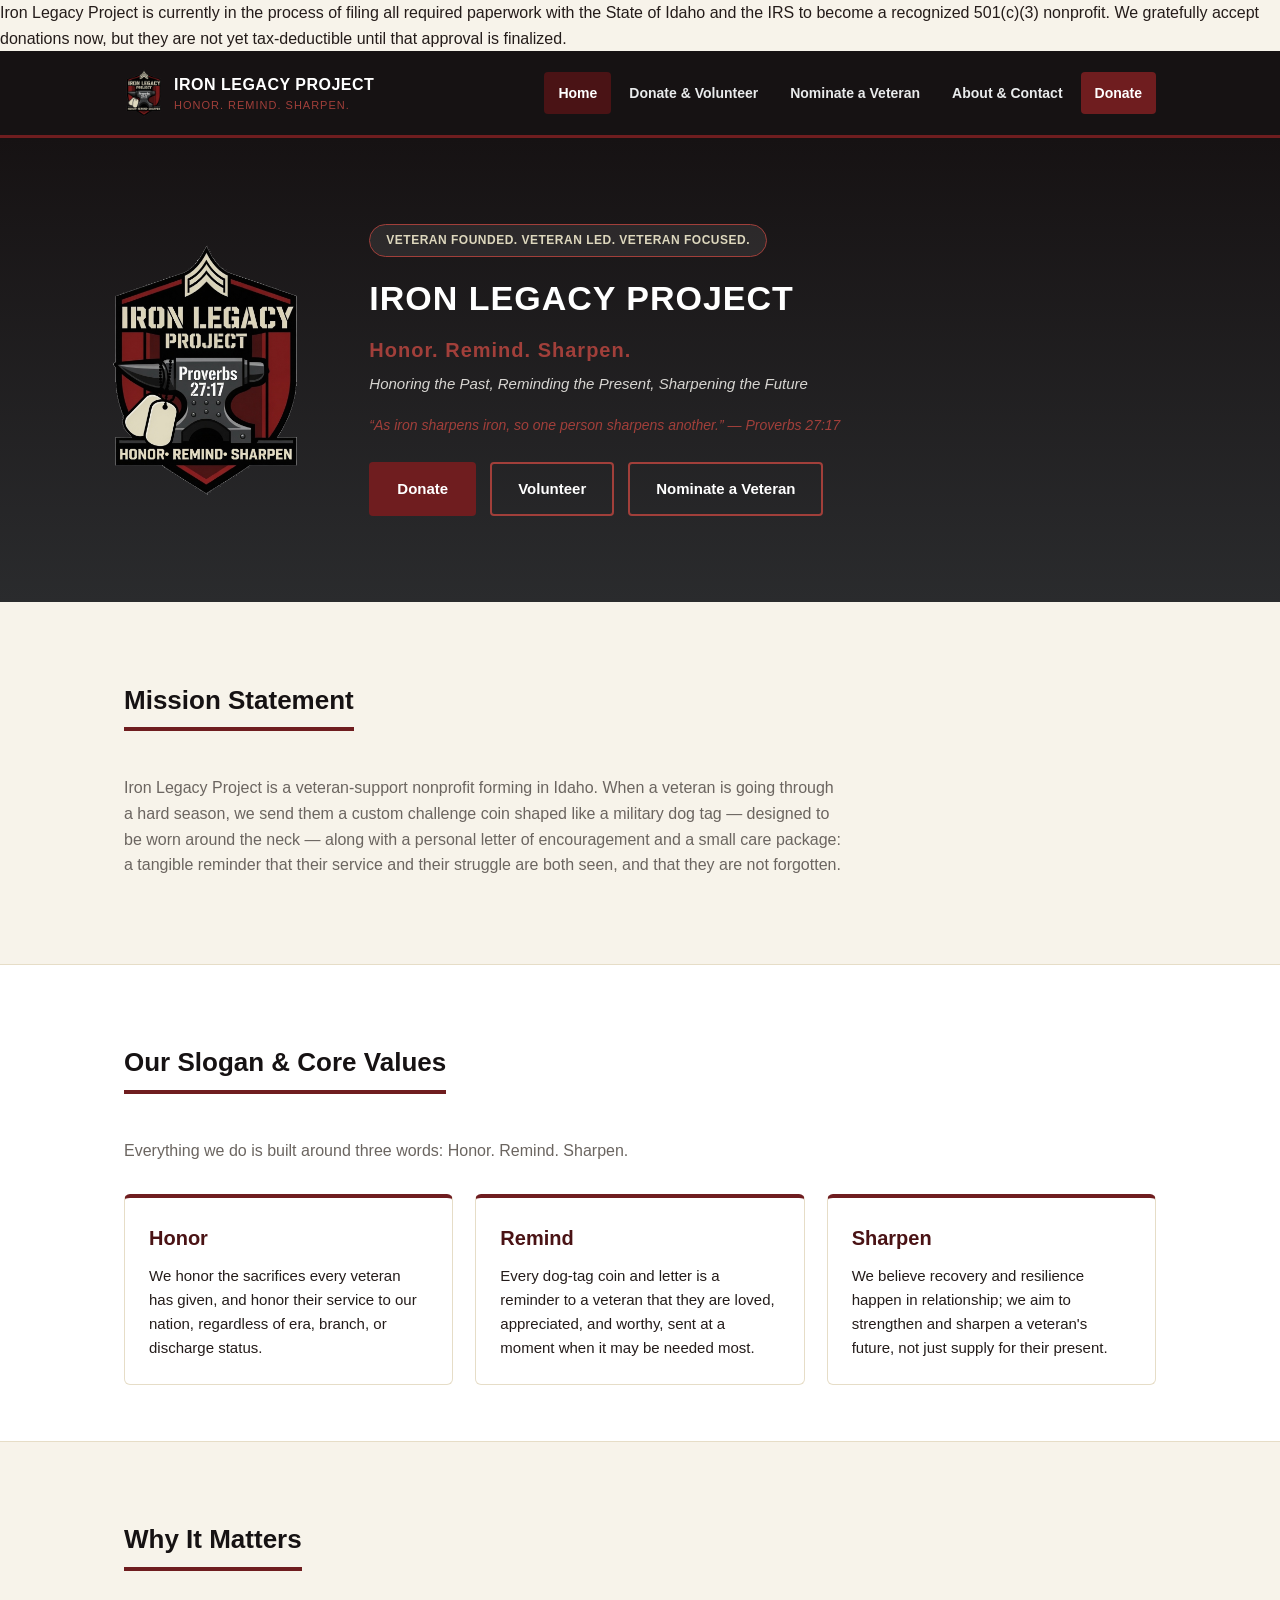
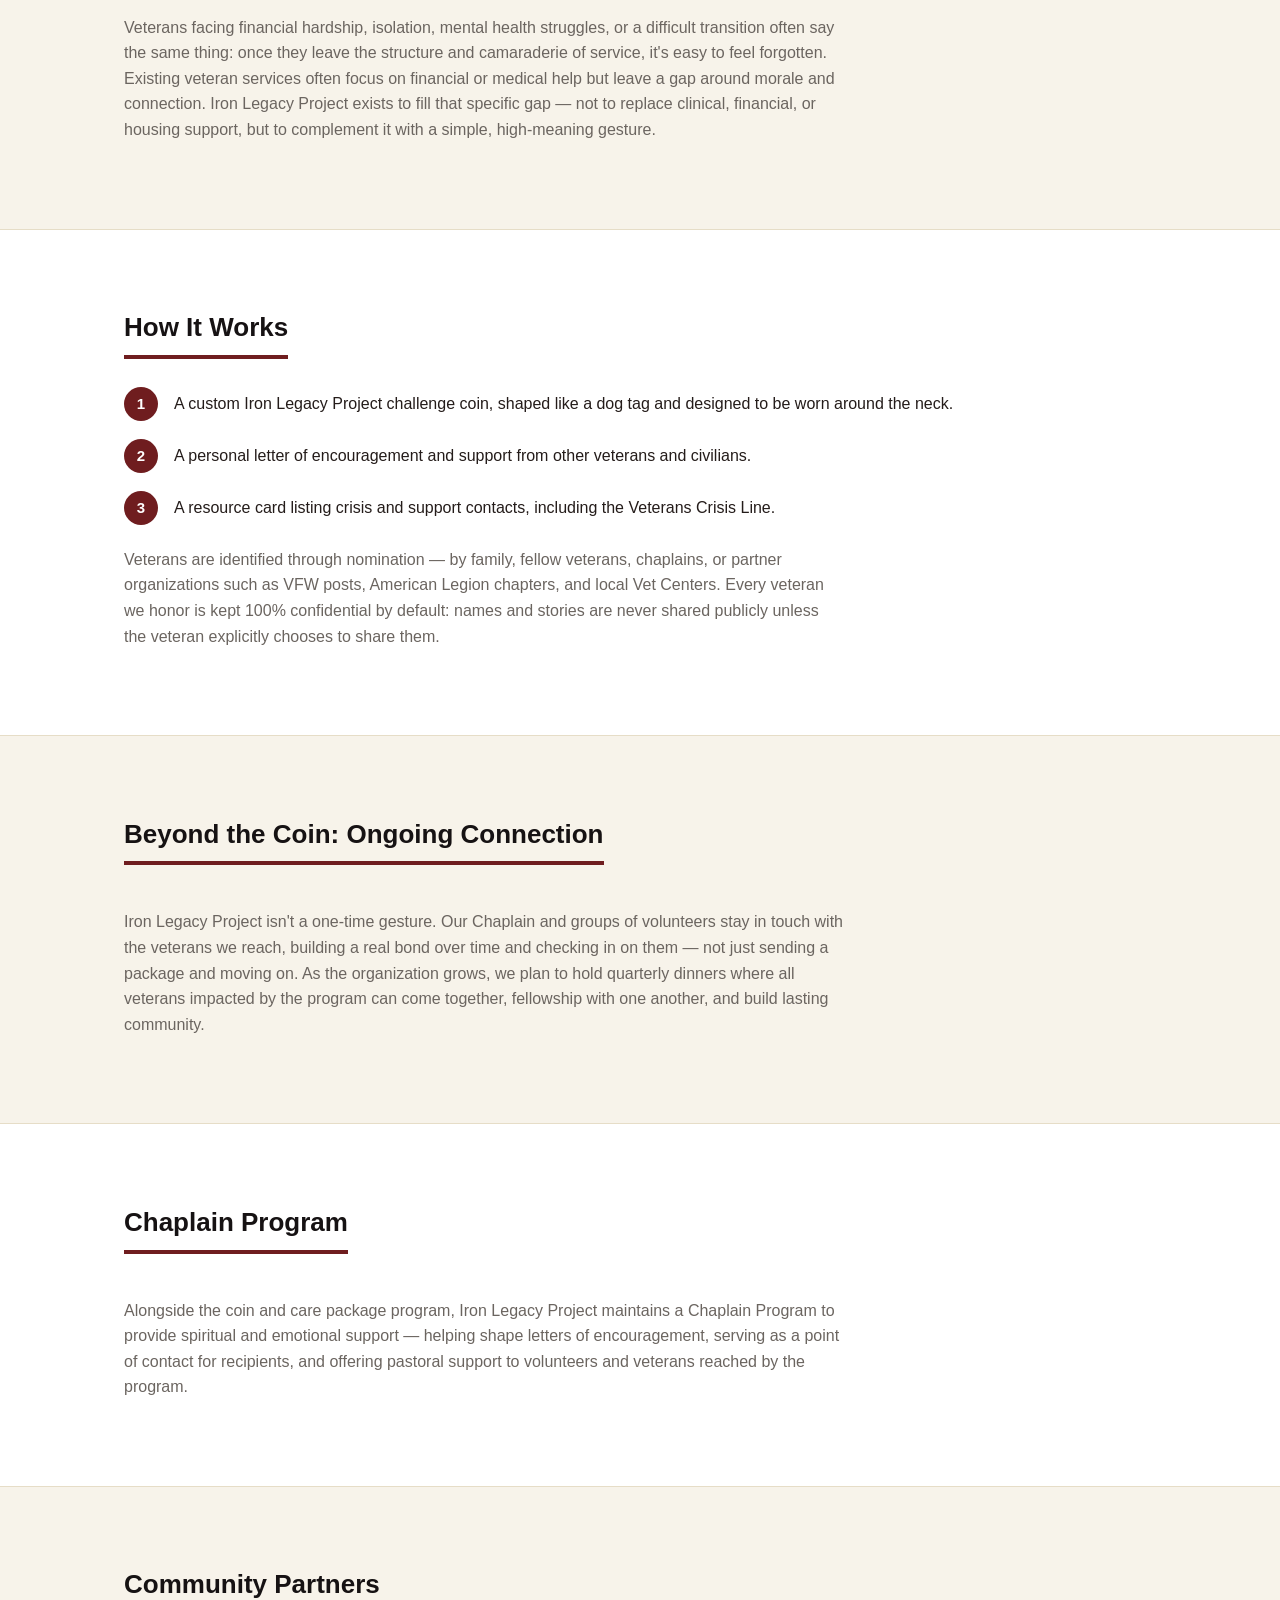
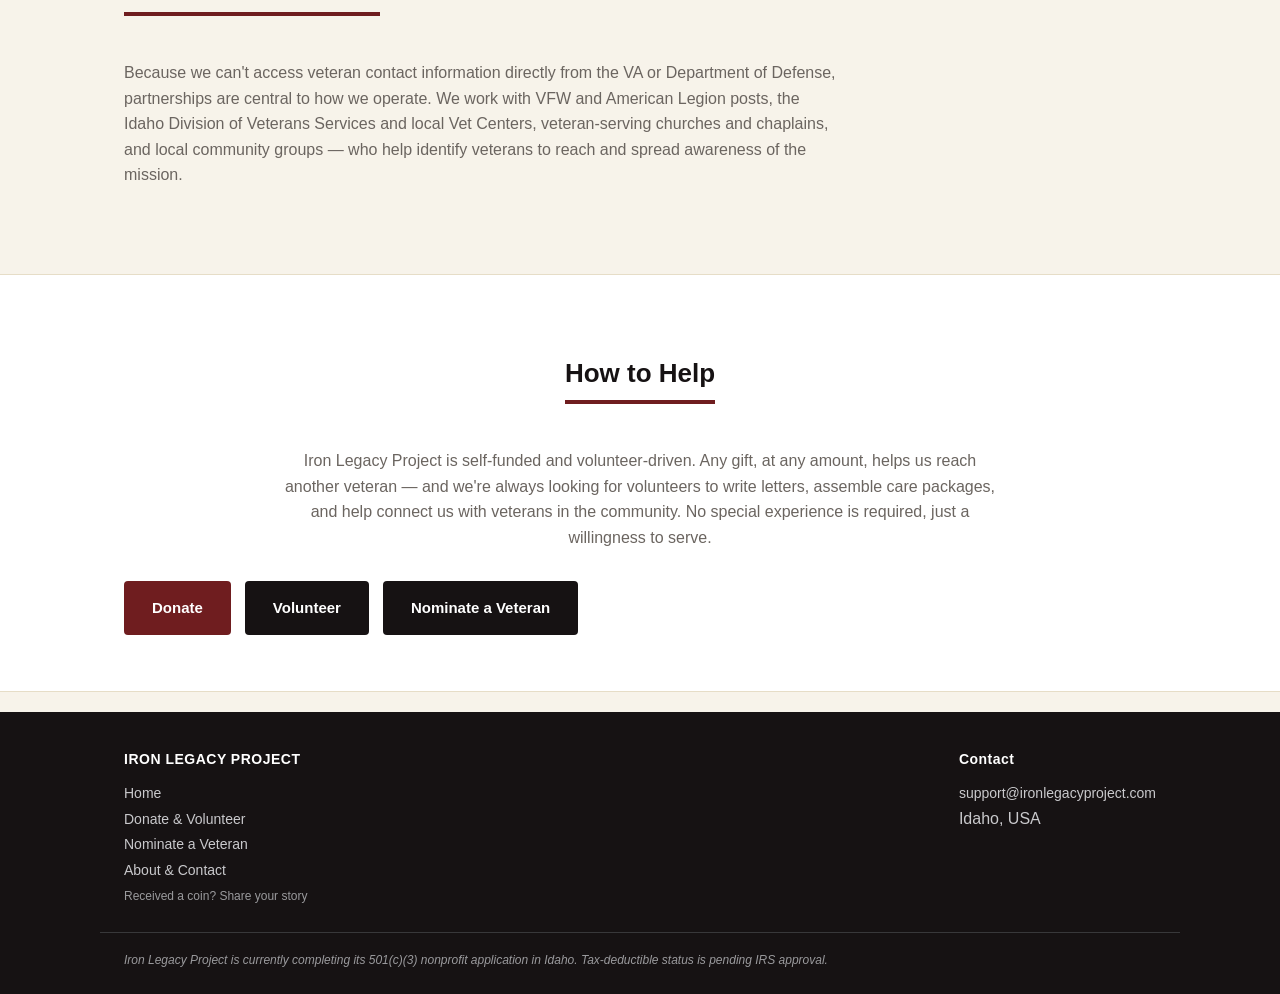
==== commit ad7c1ee6: "Add files via upload" ====
--- a/index.html
+++ b/index.html
@@ -9,6 +9,10 @@
 <link rel="stylesheet" href="css/styles.css">
 </head>
 <body>
+
+<div class="notice-banner">
+  Iron Legacy Project is currently in the process of filing all required paperwork with the State of Idaho and the IRS to become a recognized 501(c)(3) nonprofit. We gratefully accept donations now, but they are not yet tax-deductible until that approval is finalized.
+</div>
 
 <header class="site-header">
   <div class="nav-wrap">
--- a/css/styles.css
+++ b/css/styles.css
@@ -124,6 +124,19 @@
 }
 .hero img.hero-logo{width:auto;height:320px;flex:0 0 auto;margin:0;}
 .hero-text{flex:1 1 auto;text-align:left;}
+.hero-badge{
+  display:inline-block;
+  color:var(--spark);
+  background:rgba(255,255,255,0.08);
+  border:1px solid var(--rust-light);
+  border-radius:20px;
+  padding:6px 16px;
+  font-size:12px;
+  font-weight:700;
+  letter-spacing:0.5px;
+  text-transform:uppercase;
+  margin-bottom:14px;
+}
 .hero h1{
   font-size:34px;
   margin:0 0 8px;
